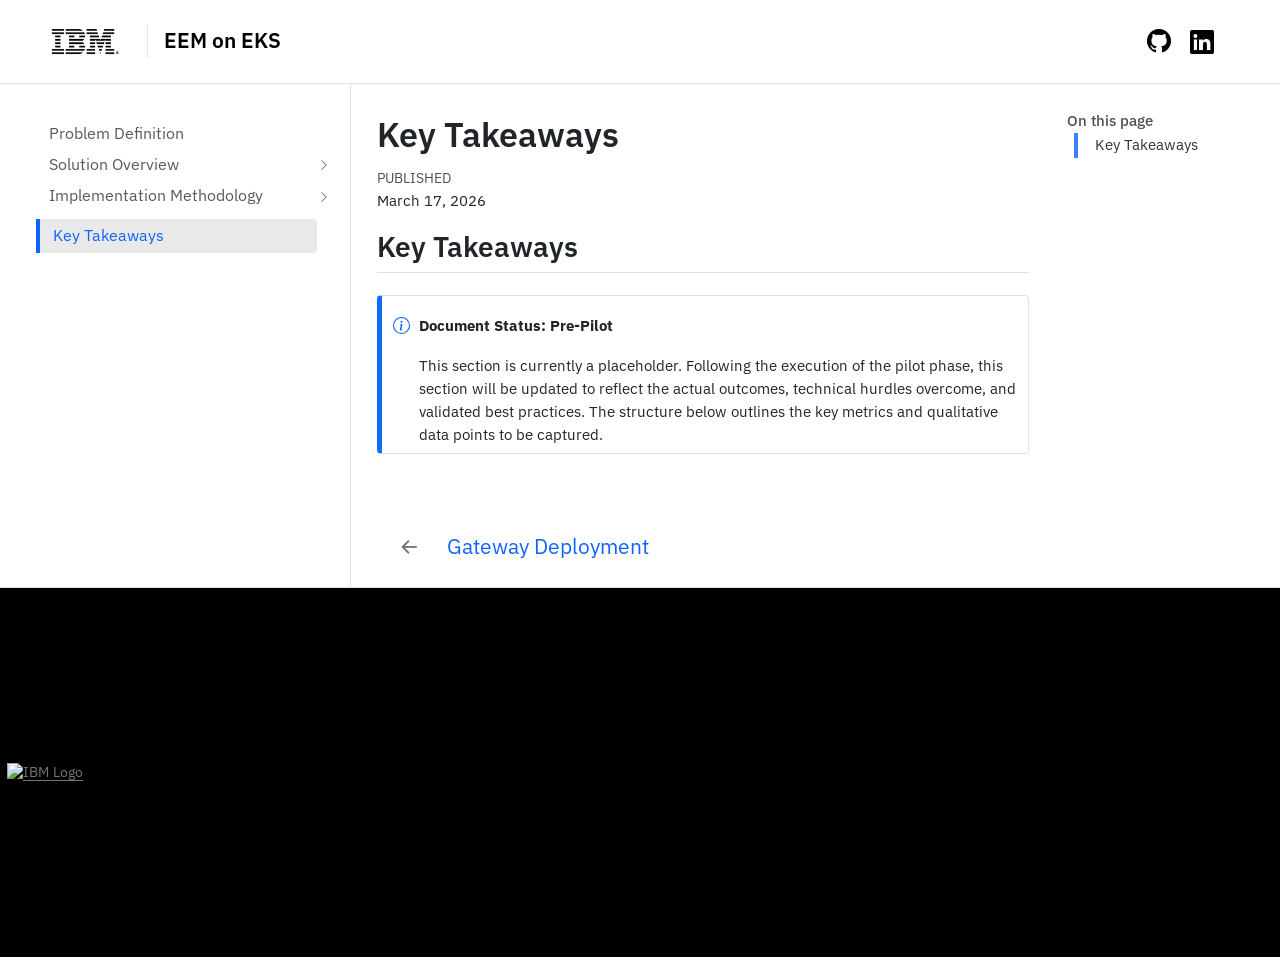
==== src/key-takeaway.html @ 34b0a51b "Built site for gh-pages" ====
<!DOCTYPE html>
<html xmlns="http://www.w3.org/1999/xhtml" lang="en" xml:lang="en"><head>

<meta charset="utf-8">
<meta name="generator" content="quarto-1.8.27">

<meta name="viewport" content="width=device-width, initial-scale=1.0, user-scalable=yes">

<meta name="dcterms.date" content="2026-03-17">

<title>Key Takeaways – EEM on EKS</title>
<style>
code{white-space: pre-wrap;}
span.smallcaps{font-variant: small-caps;}
div.columns{display: flex; gap: min(4vw, 1.5em);}
div.column{flex: auto; overflow-x: auto;}
div.hanging-indent{margin-left: 1.5em; text-indent: -1.5em;}
ul.task-list{list-style: none;}
ul.task-list li input[type="checkbox"] {
  width: 0.8em;
  margin: 0 0.8em 0.2em -1em; /* quarto-specific, see https://github.com/quarto-dev/quarto-cli/issues/4556 */ 
  vertical-align: middle;
}
</style>


<script src="../site_libs/quarto-nav/quarto-nav.js"></script>
<script src="../site_libs/clipboard/clipboard.min.js"></script>
<script src="../site_libs/quarto-search/autocomplete.umd.js"></script>
<script src="../site_libs/quarto-search/fuse.min.js"></script>
<script src="../site_libs/quarto-search/quarto-search.js"></script>
<meta name="quarto:offset" content="../">
<link href="../src/implementation_methodology/stepthree-imp.html" rel="prev">
<link href="../images/bee.png" rel="icon" type="image/png">
<script src="../site_libs/quarto-html/quarto.js" type="module"></script>
<script src="../site_libs/quarto-html/tabsets/tabsets.js" type="module"></script>
<script src="../site_libs/quarto-html/axe/axe-check.js" type="module"></script>
<script src="../site_libs/quarto-html/popper.min.js"></script>
<script src="../site_libs/quarto-html/tippy.umd.min.js"></script>
<script src="../site_libs/quarto-html/anchor.min.js"></script>
<link href="../site_libs/quarto-html/tippy.css" rel="stylesheet">
<link href="../site_libs/quarto-html/quarto-syntax-highlighting-ed96de9b727972fe78a7b5d16c58bf87.css" rel="stylesheet" id="quarto-text-highlighting-styles">
<script src="../site_libs/bootstrap/bootstrap.min.js"></script>
<link href="../site_libs/bootstrap/bootstrap-icons.css" rel="stylesheet">
<link href="../site_libs/bootstrap/bootstrap-da9ed57c20e018445e4de566184c30ec.min.css" rel="stylesheet" append-hash="true" id="quarto-bootstrap" data-mode="light">
<script id="quarto-search-options" type="application/json">{
  "location": "navbar",
  "copy-button": false,
  "collapse-after": 3,
  "panel-placement": "end",
  "type": "textbox",
  "limit": 50,
  "keyboard-shortcut": [
    "f",
    "/",
    "s"
  ],
  "show-item-context": true,
  "language": {
    "search-no-results-text": "No results",
    "search-matching-documents-text": "matching documents",
    "search-copy-link-title": "Copy link to search",
    "search-hide-matches-text": "Hide additional matches",
    "search-more-match-text": "more match in this document",
    "search-more-matches-text": "more matches in this document",
    "search-clear-button-title": "Clear",
    "search-text-placeholder": "Search",
    "search-detached-cancel-button-title": "Cancel",
    "search-submit-button-title": "Submit",
    "search-label": "Search"
  }
}</script>


</head>

<body class="nav-sidebar docked nav-fixed quarto-light">

<div id="quarto-search-results"></div>
  <header id="quarto-header" class="headroom fixed-top">
    <nav class="navbar navbar-expand-lg " data-bs-theme="dark">
      <div class="navbar-container container-fluid">
      <div class="navbar-brand-container mx-auto">
    <a href="../index.html" class="navbar-brand navbar-brand-logo">
    <img src="../images/IBMlogo.png" alt="" class="navbar-logo light-content">
    <img src="../images/IBMlogo.png" alt="" class="navbar-logo dark-content">
    </a>
    <a class="navbar-brand" href="../index.html">
    <span class="navbar-title">EEM on EKS</span>
    </a>
  </div>
            <div id="quarto-search" class="" title="Search"></div>
          <button class="navbar-toggler" type="button" data-bs-toggle="collapse" data-bs-target="#navbarCollapse" aria-controls="navbarCollapse" role="menu" aria-expanded="false" aria-label="Toggle navigation" onclick="if (window.quartoToggleHeadroom) { window.quartoToggleHeadroom(); }">
  <span class="navbar-toggler-icon"></span>
</button>
          <div class="collapse navbar-collapse" id="navbarCollapse">
            <ul class="navbar-nav navbar-nav-scroll ms-auto">
  <li class="nav-item compact">
    <a class="nav-link" href="https://github.com/ibm-fsm/solution-eks-eem" target="_blank"> <i class="bi bi-github" role="img">
</i> 
<span class="menu-text"></span></a>
  </li>  
  <li class="nav-item dropdown ">
    <a class="nav-link dropdown-toggle" href="#" id="nav-menu-bi-linkedin" role="link" data-bs-toggle="dropdown" aria-expanded="false">
      <i class="bi bi-linkedin" role="img">
</i> 
 <span class="menu-text"></span>
    </a>
    <ul class="dropdown-menu dropdown-menu-end" aria-labelledby="nav-menu-bi-linkedin">    
        <li>
    <a class="dropdown-item" href="http://linkedin.com/post" target="_blank">
 <span class="dropdown-text">Share on your LinkedIn</span></a>
  </li>  
        <li>
    <a class="dropdown-item" href="https://www.linkedin.com/company/ibm/" target="_blank">
 <span class="dropdown-text">IBM LinkedIn</span></a>
  </li>  
    </ul>
  </li>
</ul>
          </div> <!-- /navcollapse -->
            <div class="quarto-navbar-tools">
</div>
      </div> <!-- /container-fluid -->
    </nav>
  <nav class="quarto-secondary-nav">
    <div class="container-fluid d-flex">
      <button type="button" class="quarto-btn-toggle btn" data-bs-toggle="collapse" role="button" data-bs-target=".quarto-sidebar-collapse-item" aria-controls="quarto-sidebar" aria-expanded="false" aria-label="Toggle sidebar navigation" onclick="if (window.quartoToggleHeadroom) { window.quartoToggleHeadroom(); }">
        <i class="bi bi-layout-text-sidebar-reverse"></i>
      </button>
        <nav class="quarto-page-breadcrumbs" aria-label="breadcrumb"><ol class="breadcrumb"><li class="breadcrumb-item"><a href="../src/key-takeaway.html">Key Takeaways</a></li></ol></nav>
        <a class="flex-grow-1" role="navigation" data-bs-toggle="collapse" data-bs-target=".quarto-sidebar-collapse-item" aria-controls="quarto-sidebar" aria-expanded="false" aria-label="Toggle sidebar navigation" onclick="if (window.quartoToggleHeadroom) { window.quartoToggleHeadroom(); }">      
        </a>
    </div>
  </nav>
</header>
<!-- content -->
<div id="quarto-content" class="quarto-container page-columns page-rows-contents page-layout-article page-navbar">
<!-- sidebar -->
  <nav id="quarto-sidebar" class="sidebar collapse collapse-horizontal quarto-sidebar-collapse-item sidebar-navigation docked overflow-auto">
    <div class="sidebar-menu-container"> 
    <ul class="list-unstyled mt-1">
        <li class="sidebar-item">
  <div class="sidebar-item-container"> 
  <a href="../index.html" class="sidebar-item-text sidebar-link">
 <span class="menu-text">Problem Definition</span></a>
  </div>
</li>
        <li class="sidebar-item sidebar-item-section">
      <div class="sidebar-item-container"> 
            <a class="sidebar-item-text sidebar-link text-start collapsed" data-bs-toggle="collapse" data-bs-target="#quarto-sidebar-section-1" role="navigation" aria-expanded="false">
 <span class="menu-text">Solution Overview</span></a>
          <a class="sidebar-item-toggle text-start collapsed" data-bs-toggle="collapse" data-bs-target="#quarto-sidebar-section-1" role="navigation" aria-expanded="false" aria-label="Toggle section">
            <i class="bi bi-chevron-right ms-2"></i>
          </a> 
      </div>
      <ul id="quarto-sidebar-section-1" class="collapse list-unstyled sidebar-section depth1 ">  
          <li class="sidebar-item">
  <div class="sidebar-item-container"> 
  <a href="../src/solution_overview/prepare.html" class="sidebar-item-text sidebar-link">
 <span class="menu-text">Prepare</span></a>
  </div>
</li>
          <li class="sidebar-item">
  <div class="sidebar-item-container"> 
  <a href="../src/solution_overview/environment.html" class="sidebar-item-text sidebar-link">
 <span class="menu-text">Environment</span></a>
  </div>
</li>
          <li class="sidebar-item">
  <div class="sidebar-item-container"> 
  <a href="../src/solution_overview/troubleshooting.html" class="sidebar-item-text sidebar-link">
 <span class="menu-text">Troubleshooting</span></a>
  </div>
</li>
      </ul>
  </li>
        <li class="sidebar-item sidebar-item-section">
      <div class="sidebar-item-container"> 
            <a class="sidebar-item-text sidebar-link text-start collapsed" data-bs-toggle="collapse" data-bs-target="#quarto-sidebar-section-2" role="navigation" aria-expanded="false">
 <span class="menu-text">Implementation Methodology</span></a>
          <a class="sidebar-item-toggle text-start collapsed" data-bs-toggle="collapse" data-bs-target="#quarto-sidebar-section-2" role="navigation" aria-expanded="false" aria-label="Toggle section">
            <i class="bi bi-chevron-right ms-2"></i>
          </a> 
      </div>
      <ul id="quarto-sidebar-section-2" class="collapse list-unstyled sidebar-section depth1 ">  
          <li class="sidebar-item">
  <div class="sidebar-item-container"> 
  <a href="../src/implementation_methodology/stepone-imp.html" class="sidebar-item-text sidebar-link">
 <span class="menu-text">Foundation &amp; Prerequisites</span></a>
  </div>
</li>
          <li class="sidebar-item">
  <div class="sidebar-item-container"> 
  <a href="../src/implementation_methodology/steptwo-imp.html" class="sidebar-item-text sidebar-link">
 <span class="menu-text">EEM Deployment</span></a>
  </div>
</li>
          <li class="sidebar-item">
  <div class="sidebar-item-container"> 
  <a href="../src/implementation_methodology/stepthree-imp.html" class="sidebar-item-text sidebar-link">
 <span class="menu-text">Gateway Deployment</span></a>
  </div>
</li>
      </ul>
  </li>
        <li class="sidebar-item">
  <div class="sidebar-item-container"> 
  <a href="../src/key-takeaway.html" class="sidebar-item-text sidebar-link active">
 <span class="menu-text">Key Takeaways</span></a>
  </div>
</li>
    </ul>
    </div>
</nav>
<div id="quarto-sidebar-glass" class="quarto-sidebar-collapse-item" data-bs-toggle="collapse" data-bs-target=".quarto-sidebar-collapse-item"></div>
<!-- margin-sidebar -->
    <div id="quarto-margin-sidebar" class="sidebar margin-sidebar">
        <nav id="TOC" role="doc-toc" class="toc-active">
    <h2 id="toc-title">On this page</h2>
   
  <ul>
  <li><a href="#key-takeaways" id="toc-key-takeaways" class="nav-link active" data-scroll-target="#key-takeaways">Key Takeaways</a></li>
  </ul>
</nav>
    </div>
<!-- main -->
<main class="content" id="quarto-document-content">

<header id="title-block-header" class="quarto-title-block default">
<div class="quarto-title">
<h1 class="title">Key Takeaways</h1>
</div>



<div class="quarto-title-meta">

    
    <div>
    <div class="quarto-title-meta-heading">Published</div>
    <div class="quarto-title-meta-contents">
      <p class="date">March 17, 2026</p>
    </div>
  </div>
  
    
  </div>
  


</header>


<section id="key-takeaways" class="level2">
<h2 class="anchored" data-anchor-id="key-takeaways">Key Takeaways</h2>
<div class="callout callout-style-simple callout-note">
<div class="callout-body d-flex">
<div class="callout-icon-container">
<i class="callout-icon"></i>
</div>
<div class="callout-body-container">
<p><strong>Document Status: Pre-Pilot</strong></p>
<p>This section is currently a placeholder. Following the execution of the pilot phase, this section will be updated to reflect the actual outcomes, technical hurdles overcome, and validated best practices. The structure below outlines the key metrics and qualitative data points to be captured.</p>
</div>
</div>
</div>


</section>

</main> <!-- /main -->
<script id="quarto-html-after-body" type="application/javascript">
  window.document.addEventListener("DOMContentLoaded", function (event) {
    const icon = "";
    const anchorJS = new window.AnchorJS();
    anchorJS.options = {
      placement: 'right',
      icon: icon
    };
    anchorJS.add('.anchored');
    const isCodeAnnotation = (el) => {
      for (const clz of el.classList) {
        if (clz.startsWith('code-annotation-')) {                     
          return true;
        }
      }
      return false;
    }
    const onCopySuccess = function(e) {
      // button target
      const button = e.trigger;
      // don't keep focus
      button.blur();
      // flash "checked"
      button.classList.add('code-copy-button-checked');
      var currentTitle = button.getAttribute("title");
      button.setAttribute("title", "Copied!");
      let tooltip;
      if (window.bootstrap) {
        button.setAttribute("data-bs-toggle", "tooltip");
        button.setAttribute("data-bs-placement", "left");
        button.setAttribute("data-bs-title", "Copied!");
        tooltip = new bootstrap.Tooltip(button, 
          { trigger: "manual", 
            customClass: "code-copy-button-tooltip",
            offset: [0, -8]});
        tooltip.show();    
      }
      setTimeout(function() {
        if (tooltip) {
          tooltip.hide();
          button.removeAttribute("data-bs-title");
          button.removeAttribute("data-bs-toggle");
          button.removeAttribute("data-bs-placement");
        }
        button.setAttribute("title", currentTitle);
        button.classList.remove('code-copy-button-checked');
      }, 1000);
      // clear code selection
      e.clearSelection();
    }
    const getTextToCopy = function(trigger) {
      const outerScaffold = trigger.parentElement.cloneNode(true);
      const codeEl = outerScaffold.querySelector('code');
      for (const childEl of codeEl.children) {
        if (isCodeAnnotation(childEl)) {
          childEl.remove();
        }
      }
      return codeEl.innerText;
    }
    const clipboard = new window.ClipboardJS('.code-copy-button:not([data-in-quarto-modal])', {
      text: getTextToCopy
    });
    clipboard.on('success', onCopySuccess);
    if (window.document.getElementById('quarto-embedded-source-code-modal')) {
      const clipboardModal = new window.ClipboardJS('.code-copy-button[data-in-quarto-modal]', {
        text: getTextToCopy,
        container: window.document.getElementById('quarto-embedded-source-code-modal')
      });
      clipboardModal.on('success', onCopySuccess);
    }
      var localhostRegex = new RegExp(/^(?:http|https):\/\/localhost\:?[0-9]*\//);
      var mailtoRegex = new RegExp(/^mailto:/);
        var filterRegex = new RegExp("https:\/\/ibm-fsm\.github\.io\/solution-eks-eem\/");
      var isInternal = (href) => {
          return filterRegex.test(href) || localhostRegex.test(href) || mailtoRegex.test(href);
      }
      // Inspect non-navigation links and adorn them if external
     var links = window.document.querySelectorAll('a[href]:not(.nav-link):not(.navbar-brand):not(.toc-action):not(.sidebar-link):not(.sidebar-item-toggle):not(.pagination-link):not(.no-external):not([aria-hidden]):not(.dropdown-item):not(.quarto-navigation-tool):not(.about-link)');
      for (var i=0; i<links.length; i++) {
        const link = links[i];
        if (!isInternal(link.href)) {
          // undo the damage that might have been done by quarto-nav.js in the case of
          // links that we want to consider external
          if (link.dataset.originalHref !== undefined) {
            link.href = link.dataset.originalHref;
          }
        }
      }
    function tippyHover(el, contentFn, onTriggerFn, onUntriggerFn) {
      const config = {
        allowHTML: true,
        maxWidth: 500,
        delay: 100,
        arrow: false,
        appendTo: function(el) {
            return el.parentElement;
        },
        interactive: true,
        interactiveBorder: 10,
        theme: 'quarto',
        placement: 'bottom-start',
      };
      if (contentFn) {
        config.content = contentFn;
      }
      if (onTriggerFn) {
        config.onTrigger = onTriggerFn;
      }
      if (onUntriggerFn) {
        config.onUntrigger = onUntriggerFn;
      }
      window.tippy(el, config); 
    }
    const noterefs = window.document.querySelectorAll('a[role="doc-noteref"]');
    for (var i=0; i<noterefs.length; i++) {
      const ref = noterefs[i];
      tippyHover(ref, function() {
        // use id or data attribute instead here
        let href = ref.getAttribute('data-footnote-href') || ref.getAttribute('href');
        try { href = new URL(href).hash; } catch {}
        const id = href.replace(/^#\/?/, "");
        const note = window.document.getElementById(id);
        if (note) {
          return note.innerHTML;
        } else {
          return "";
        }
      });
    }
    const xrefs = window.document.querySelectorAll('a.quarto-xref');
    const processXRef = (id, note) => {
      // Strip column container classes
      const stripColumnClz = (el) => {
        el.classList.remove("page-full", "page-columns");
        if (el.children) {
          for (const child of el.children) {
            stripColumnClz(child);
          }
        }
      }
      stripColumnClz(note)
      if (id === null || id.startsWith('sec-')) {
        // Special case sections, only their first couple elements
        const container = document.createElement("div");
        if (note.children && note.children.length > 2) {
          container.appendChild(note.children[0].cloneNode(true));
          for (let i = 1; i < note.children.length; i++) {
            const child = note.children[i];
            if (child.tagName === "P" && child.innerText === "") {
              continue;
            } else {
              container.appendChild(child.cloneNode(true));
              break;
            }
          }
          if (window.Quarto?.typesetMath) {
            window.Quarto.typesetMath(container);
          }
          return container.innerHTML
        } else {
          if (window.Quarto?.typesetMath) {
            window.Quarto.typesetMath(note);
          }
          return note.innerHTML;
        }
      } else {
        // Remove any anchor links if they are present
        const anchorLink = note.querySelector('a.anchorjs-link');
        if (anchorLink) {
          anchorLink.remove();
        }
        if (window.Quarto?.typesetMath) {
          window.Quarto.typesetMath(note);
        }
        if (note.classList.contains("callout")) {
          return note.outerHTML;
        } else {
          return note.innerHTML;
        }
      }
    }
    for (var i=0; i<xrefs.length; i++) {
      const xref = xrefs[i];
      tippyHover(xref, undefined, function(instance) {
        instance.disable();
        let url = xref.getAttribute('href');
        let hash = undefined; 
        if (url.startsWith('#')) {
          hash = url;
        } else {
          try { hash = new URL(url).hash; } catch {}
        }
        if (hash) {
          const id = hash.replace(/^#\/?/, "");
          const note = window.document.getElementById(id);
          if (note !== null) {
            try {
              const html = processXRef(id, note.cloneNode(true));
              instance.setContent(html);
            } finally {
              instance.enable();
              instance.show();
            }
          } else {
            // See if we can fetch this
            fetch(url.split('#')[0])
            .then(res => res.text())
            .then(html => {
              const parser = new DOMParser();
              const htmlDoc = parser.parseFromString(html, "text/html");
              const note = htmlDoc.getElementById(id);
              if (note !== null) {
                const html = processXRef(id, note);
                instance.setContent(html);
              } 
            }).finally(() => {
              instance.enable();
              instance.show();
            });
          }
        } else {
          // See if we can fetch a full url (with no hash to target)
          // This is a special case and we should probably do some content thinning / targeting
          fetch(url)
          .then(res => res.text())
          .then(html => {
            const parser = new DOMParser();
            const htmlDoc = parser.parseFromString(html, "text/html");
            const note = htmlDoc.querySelector('main.content');
            if (note !== null) {
              // This should only happen for chapter cross references
              // (since there is no id in the URL)
              // remove the first header
              if (note.children.length > 0 && note.children[0].tagName === "HEADER") {
                note.children[0].remove();
              }
              const html = processXRef(null, note);
              instance.setContent(html);
            } 
          }).finally(() => {
            instance.enable();
            instance.show();
          });
        }
      }, function(instance) {
      });
    }
        let selectedAnnoteEl;
        const selectorForAnnotation = ( cell, annotation) => {
          let cellAttr = 'data-code-cell="' + cell + '"';
          let lineAttr = 'data-code-annotation="' +  annotation + '"';
          const selector = 'span[' + cellAttr + '][' + lineAttr + ']';
          return selector;
        }
        const selectCodeLines = (annoteEl) => {
          const doc = window.document;
          const targetCell = annoteEl.getAttribute("data-target-cell");
          const targetAnnotation = annoteEl.getAttribute("data-target-annotation");
          const annoteSpan = window.document.querySelector(selectorForAnnotation(targetCell, targetAnnotation));
          const lines = annoteSpan.getAttribute("data-code-lines").split(",");
          const lineIds = lines.map((line) => {
            return targetCell + "-" + line;
          })
          let top = null;
          let height = null;
          let parent = null;
          if (lineIds.length > 0) {
              //compute the position of the single el (top and bottom and make a div)
              const el = window.document.getElementById(lineIds[0]);
              top = el.offsetTop;
              height = el.offsetHeight;
              parent = el.parentElement.parentElement;
            if (lineIds.length > 1) {
              const lastEl = window.document.getElementById(lineIds[lineIds.length - 1]);
              const bottom = lastEl.offsetTop + lastEl.offsetHeight;
              height = bottom - top;
            }
            if (top !== null && height !== null && parent !== null) {
              // cook up a div (if necessary) and position it 
              let div = window.document.getElementById("code-annotation-line-highlight");
              if (div === null) {
                div = window.document.createElement("div");
                div.setAttribute("id", "code-annotation-line-highlight");
                div.style.position = 'absolute';
                parent.appendChild(div);
              }
              div.style.top = top - 2 + "px";
              div.style.height = height + 4 + "px";
              div.style.left = 0;
              let gutterDiv = window.document.getElementById("code-annotation-line-highlight-gutter");
              if (gutterDiv === null) {
                gutterDiv = window.document.createElement("div");
                gutterDiv.setAttribute("id", "code-annotation-line-highlight-gutter");
                gutterDiv.style.position = 'absolute';
                const codeCell = window.document.getElementById(targetCell);
                const gutter = codeCell.querySelector('.code-annotation-gutter');
                gutter.appendChild(gutterDiv);
              }
              gutterDiv.style.top = top - 2 + "px";
              gutterDiv.style.height = height + 4 + "px";
            }
            selectedAnnoteEl = annoteEl;
          }
        };
        const unselectCodeLines = () => {
          const elementsIds = ["code-annotation-line-highlight", "code-annotation-line-highlight-gutter"];
          elementsIds.forEach((elId) => {
            const div = window.document.getElementById(elId);
            if (div) {
              div.remove();
            }
          });
          selectedAnnoteEl = undefined;
        };
          // Handle positioning of the toggle
      window.addEventListener(
        "resize",
        throttle(() => {
          elRect = undefined;
          if (selectedAnnoteEl) {
            selectCodeLines(selectedAnnoteEl);
          }
        }, 10)
      );
      function throttle(fn, ms) {
      let throttle = false;
      let timer;
        return (...args) => {
          if(!throttle) { // first call gets through
              fn.apply(this, args);
              throttle = true;
          } else { // all the others get throttled
              if(timer) clearTimeout(timer); // cancel #2
              timer = setTimeout(() => {
                fn.apply(this, args);
                timer = throttle = false;
              }, ms);
          }
        };
      }
        // Attach click handler to the DT
        const annoteDls = window.document.querySelectorAll('dt[data-target-cell]');
        for (const annoteDlNode of annoteDls) {
          annoteDlNode.addEventListener('click', (event) => {
            const clickedEl = event.target;
            if (clickedEl !== selectedAnnoteEl) {
              unselectCodeLines();
              const activeEl = window.document.querySelector('dt[data-target-cell].code-annotation-active');
              if (activeEl) {
                activeEl.classList.remove('code-annotation-active');
              }
              selectCodeLines(clickedEl);
              clickedEl.classList.add('code-annotation-active');
            } else {
              // Unselect the line
              unselectCodeLines();
              clickedEl.classList.remove('code-annotation-active');
            }
          });
        }
    const findCites = (el) => {
      const parentEl = el.parentElement;
      if (parentEl) {
        const cites = parentEl.dataset.cites;
        if (cites) {
          return {
            el,
            cites: cites.split(' ')
          };
        } else {
          return findCites(el.parentElement)
        }
      } else {
        return undefined;
      }
    };
    var bibliorefs = window.document.querySelectorAll('a[role="doc-biblioref"]');
    for (var i=0; i<bibliorefs.length; i++) {
      const ref = bibliorefs[i];
      const citeInfo = findCites(ref);
      if (citeInfo) {
        tippyHover(citeInfo.el, function() {
          var popup = window.document.createElement('div');
          citeInfo.cites.forEach(function(cite) {
            var citeDiv = window.document.createElement('div');
            citeDiv.classList.add('hanging-indent');
            citeDiv.classList.add('csl-entry');
            var biblioDiv = window.document.getElementById('ref-' + cite);
            if (biblioDiv) {
              citeDiv.innerHTML = biblioDiv.innerHTML;
            }
            popup.appendChild(citeDiv);
          });
          return popup.innerHTML;
        });
      }
    }
  });
  </script>
<nav class="page-navigation">
  <div class="nav-page nav-page-previous">
      <a href="../src/implementation_methodology/stepthree-imp.html" class="pagination-link" aria-label="Gateway Deployment">
        <i class="bi bi-arrow-left-short"></i> <span class="nav-page-text">Gateway Deployment</span>
      </a>          
  </div>
  <div class="nav-page nav-page-next">
  </div>
</nav>
</div> <!-- /content -->
<footer class="footer">
  <div class="nav-footer">
    <div class="nav-footer-left">
<div class="listitem">
<a href="https://ibm.com" rel="noopener noreferrer" class="footerLogo"><img src="https://www.ibm.com/brand/experience-guides/developer/8f4e3cc2b5d52354a6d43c8edba1e3c9/02_8-bar-reverse.svg" alt="IBM Logo" class="footer__logo themedComponent_node_modules-@docusaurus-theme-common-lib-components-ThemedComponent-styles-module themedComponent--light_node_modules-@docusaurus-theme-common-lib-components-ThemedComponent-styles-module" width="250" height="250"></a>
</div>
</div>   
    <div class="nav-footer-center">
      &nbsp;
    </div>
    <div class="nav-footer-right">
      &nbsp;
    </div>
  </div>
</footer>




</body></html>
---- site_libs/quarto-html/tippy.css ----
.tippy-box[data-animation=fade][data-state=hidden]{opacity:0}[data-tippy-root]{max-width:calc(100vw - 10px)}.tippy-box{position:relative;background-color:#333;color:#fff;border-radius:4px;font-size:14px;line-height:1.4;white-space:normal;outline:0;transition-property:transform,visibility,opacity}.tippy-box[data-placement^=top]>.tippy-arrow{bottom:0}.tippy-box[data-placement^=top]>.tippy-arrow:before{bottom:-7px;left:0;border-width:8px 8px 0;border-top-color:initial;transform-origin:center top}.tippy-box[data-placement^=bottom]>.tippy-arrow{top:0}.tippy-box[data-placement^=bottom]>.tippy-arrow:before{top:-7px;left:0;border-width:0 8px 8px;border-bottom-color:initial;transform-origin:center bottom}.tippy-box[data-placement^=left]>.tippy-arrow{right:0}.tippy-box[data-placement^=left]>.tippy-arrow:before{border-width:8px 0 8px 8px;border-left-color:initial;right:-7px;transform-origin:center left}.tippy-box[data-placement^=right]>.tippy-arrow{left:0}.tippy-box[data-placement^=right]>.tippy-arrow:before{left:-7px;border-width:8px 8px 8px 0;border-right-color:initial;transform-origin:center right}.tippy-box[data-inertia][data-state=visible]{transition-timing-function:cubic-bezier(.54,1.5,.38,1.11)}.tippy-arrow{width:16px;height:16px;color:#333}.tippy-arrow:before{content:"";position:absolute;border-color:transparent;border-style:solid}.tippy-content{position:relative;padding:5px 9px;z-index:1}
---- site_libs/quarto-html/quarto-syntax-highlighting-ed96de9b727972fe78a7b5d16c58bf87.css ----
/* quarto syntax highlight colors */
:root {
  --quarto-hl-ot-color: #003B4F;
  --quarto-hl-at-color: #657422;
  --quarto-hl-ss-color: #20794D;
  --quarto-hl-an-color: #5E5E5E;
  --quarto-hl-fu-color: #4758AB;
  --quarto-hl-st-color: #20794D;
  --quarto-hl-cf-color: #003B4F;
  --quarto-hl-op-color: #5E5E5E;
  --quarto-hl-er-color: #AD0000;
  --quarto-hl-bn-color: #AD0000;
  --quarto-hl-al-color: #AD0000;
  --quarto-hl-va-color: #111111;
  --quarto-hl-bu-color: inherit;
  --quarto-hl-ex-color: inherit;
  --quarto-hl-pp-color: #AD0000;
  --quarto-hl-in-color: #5E5E5E;
  --quarto-hl-vs-color: #20794D;
  --quarto-hl-wa-color: #5E5E5E;
  --quarto-hl-do-color: #5E5E5E;
  --quarto-hl-im-color: #00769E;
  --quarto-hl-ch-color: #20794D;
  --quarto-hl-dt-color: #AD0000;
  --quarto-hl-fl-color: #AD0000;
  --quarto-hl-co-color: #5E5E5E;
  --quarto-hl-cv-color: #5E5E5E;
  --quarto-hl-cn-color: #8f5902;
  --quarto-hl-sc-color: #5E5E5E;
  --quarto-hl-dv-color: #AD0000;
  --quarto-hl-kw-color: #003B4F;
}

/* other quarto variables */
:root {
  --quarto-font-monospace: SFMono-Regular, Menlo, Monaco, Consolas, "Liberation Mono", "Courier New", monospace;
}

/* syntax highlight based on Pandoc's rules */
pre > code.sourceCode > span {
  color: #003B4F;
}

code.sourceCode > span {
  color: #003B4F;
}

div.sourceCode,
div.sourceCode pre.sourceCode {
  color: #003B4F;
}

/* Normal */
code span {
  color: #003B4F;
}

/* Alert */
code span.al {
  color: #AD0000;
  font-style: inherit;
}

/* Annotation */
code span.an {
  color: #5E5E5E;
  font-style: inherit;
}

/* Attribute */
code span.at {
  color: #657422;
  font-style: inherit;
}

/* BaseN */
code span.bn {
  color: #AD0000;
  font-style: inherit;
}

/* BuiltIn */
code span.bu {
  font-style: inherit;
}

/* ControlFlow */
code span.cf {
  color: #003B4F;
  font-weight: bold;
  font-style: inherit;
}

/* Char */
code span.ch {
  color: #20794D;
  font-style: inherit;
}

/* Constant */
code span.cn {
  color: #8f5902;
  font-style: inherit;
}

/* Comment */
code span.co {
  color: #5E5E5E;
  font-style: inherit;
}

/* CommentVar */
code span.cv {
  color: #5E5E5E;
  font-style: italic;
}

/* Documentation */
code span.do {
  color: #5E5E5E;
  font-style: italic;
}

/* DataType */
code span.dt {
  color: #AD0000;
  font-style: inherit;
}

/* DecVal */
code span.dv {
  color: #AD0000;
  font-style: inherit;
}

/* Error */
code span.er {
  color: #AD0000;
  font-style: inherit;
}

/* Extension */
code span.ex {
  font-style: inherit;
}

/* Float */
code span.fl {
  color: #AD0000;
  font-style: inherit;
}

/* Function */
code span.fu {
  color: #4758AB;
  font-style: inherit;
}

/* Import */
code span.im {
  color: #00769E;
  font-style: inherit;
}

/* Information */
code span.in {
  color: #5E5E5E;
  font-style: inherit;
}

/* Keyword */
code span.kw {
  color: #003B4F;
  font-weight: bold;
  font-style: inherit;
}

/* Operator */
code span.op {
  color: #5E5E5E;
  font-style: inherit;
}

/* Other */
code span.ot {
  color: #003B4F;
  font-style: inherit;
}

/* Preprocessor */
code span.pp {
  color: #AD0000;
  font-style: inherit;
}

/* SpecialChar */
code span.sc {
  color: #5E5E5E;
  font-style: inherit;
}

/* SpecialString */
code span.ss {
  color: #20794D;
  font-style: inherit;
}

/* String */
code span.st {
  color: #20794D;
  font-style: inherit;
}

/* Variable */
code span.va {
  color: #111111;
  font-style: inherit;
}

/* VerbatimString */
code span.vs {
  color: #20794D;
  font-style: inherit;
}

/* Warning */
code span.wa {
  color: #5E5E5E;
  font-style: italic;
}

.prevent-inlining {
  content: "</";
}

/*# sourceMappingURL=0920dd6d7437995b8cdf7429764427b1.css.map */
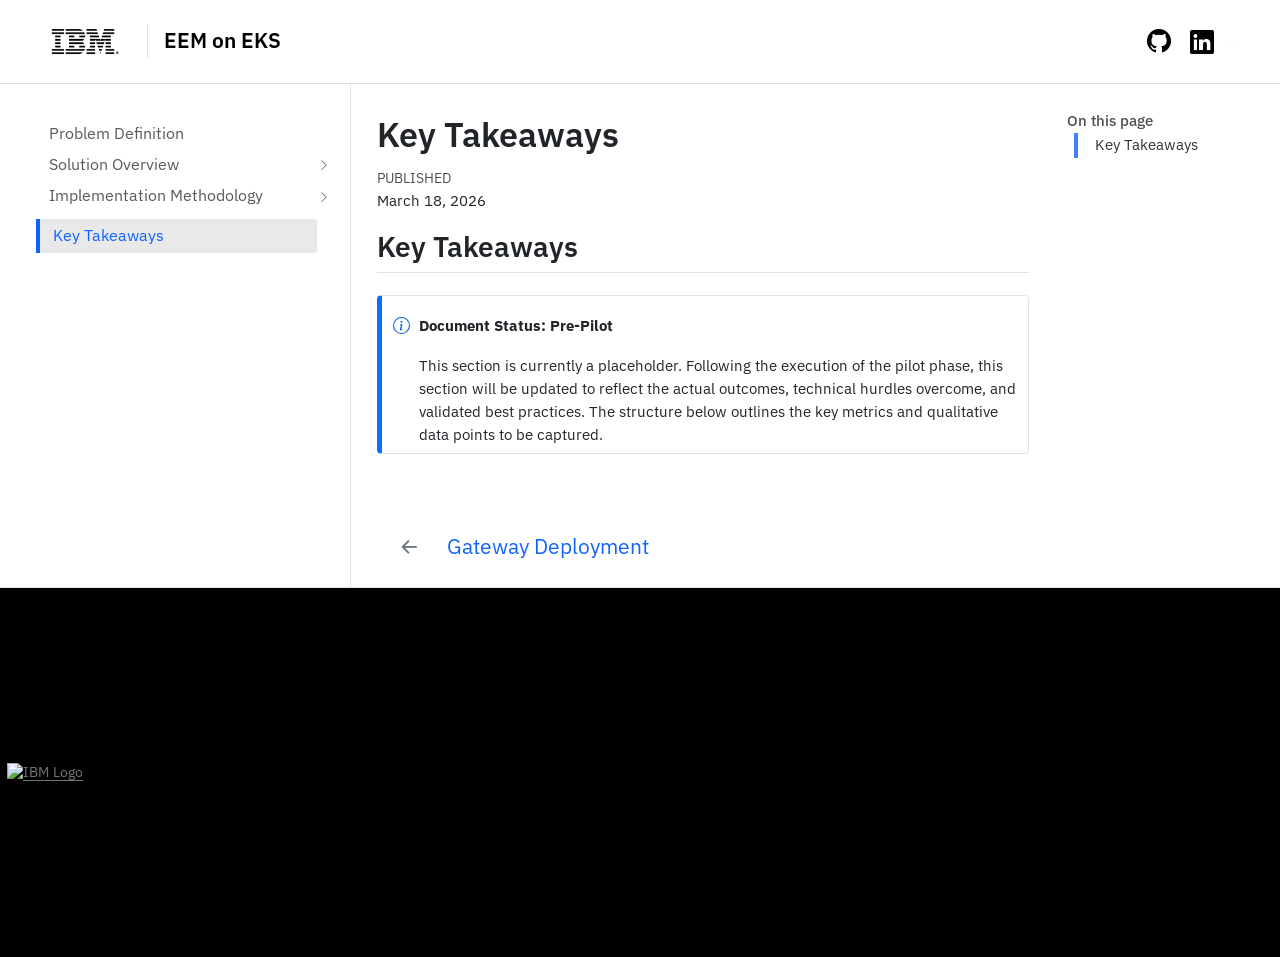
==== commit 1caf156c: "Built site for gh-pages" ====
--- a/src/key-takeaway.html
+++ b/src/key-takeaway.html
@@ -6,7 +6,7 @@
 
 <meta name="viewport" content="width=device-width, initial-scale=1.0, user-scalable=yes">
 
-<meta name="dcterms.date" content="2026-03-17">
+<meta name="dcterms.date" content="2026-03-18">
 
 <title>Key Takeaways – EEM on EKS</title>
 <style>
@@ -240,7 +240,7 @@
     <div>
     <div class="quarto-title-meta-heading">Published</div>
     <div class="quarto-title-meta-contents">
-      <p class="date">March 17, 2026</p>
+      <p class="date">March 18, 2026</p>
     </div>
   </div>
   
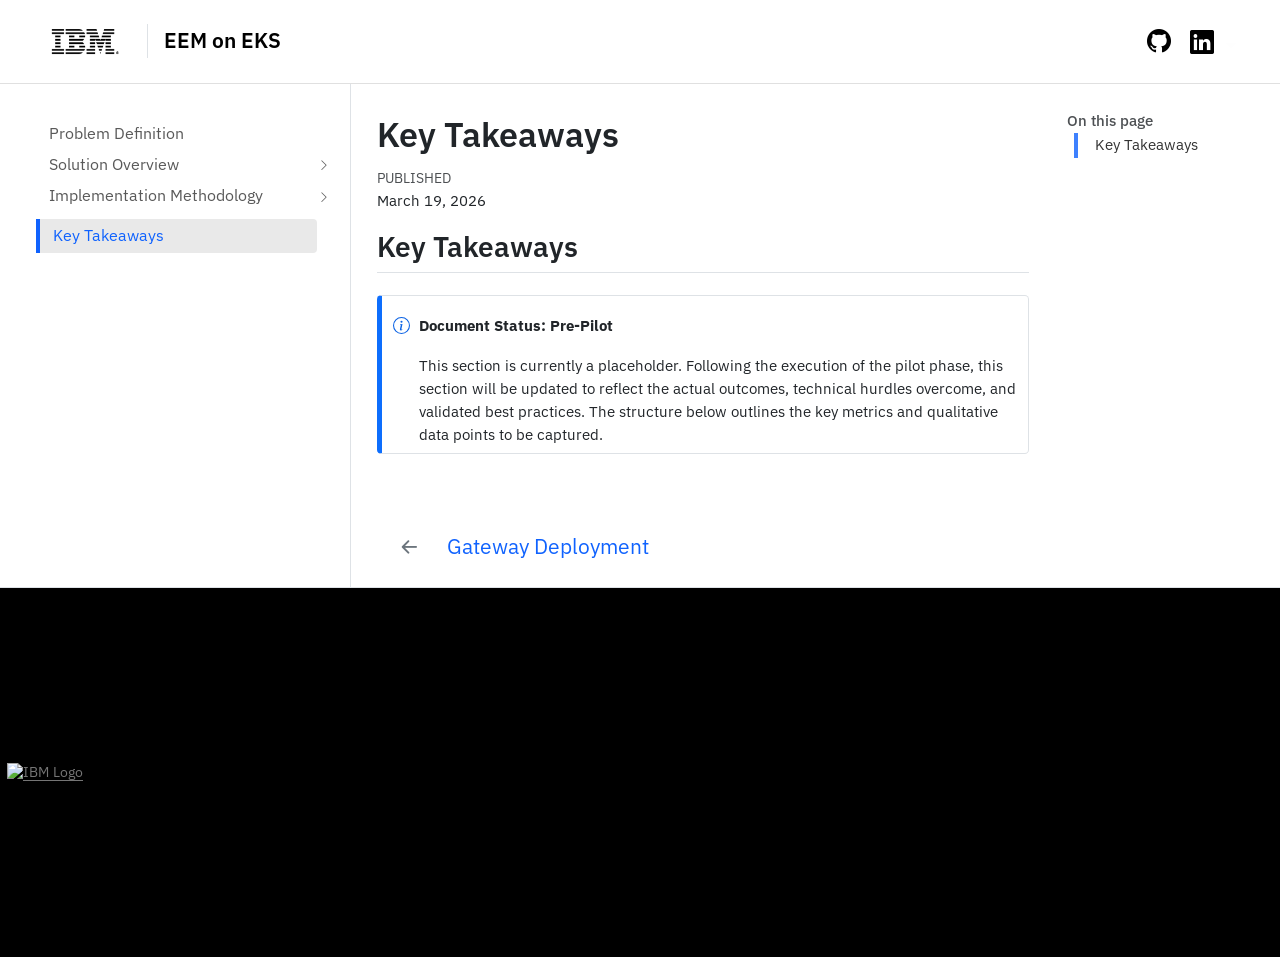
==== commit 0b54ff1e: "Built site for gh-pages" ====
--- a/src/key-takeaway.html
+++ b/src/key-takeaway.html
@@ -6,7 +6,7 @@
 
 <meta name="viewport" content="width=device-width, initial-scale=1.0, user-scalable=yes">
 
-<meta name="dcterms.date" content="2026-03-18">
+<meta name="dcterms.date" content="2026-03-19">
 
 <title>Key Takeaways – EEM on EKS</title>
 <style>
@@ -240,7 +240,7 @@
     <div>
     <div class="quarto-title-meta-heading">Published</div>
     <div class="quarto-title-meta-contents">
-      <p class="date">March 18, 2026</p>
+      <p class="date">March 19, 2026</p>
     </div>
   </div>
   
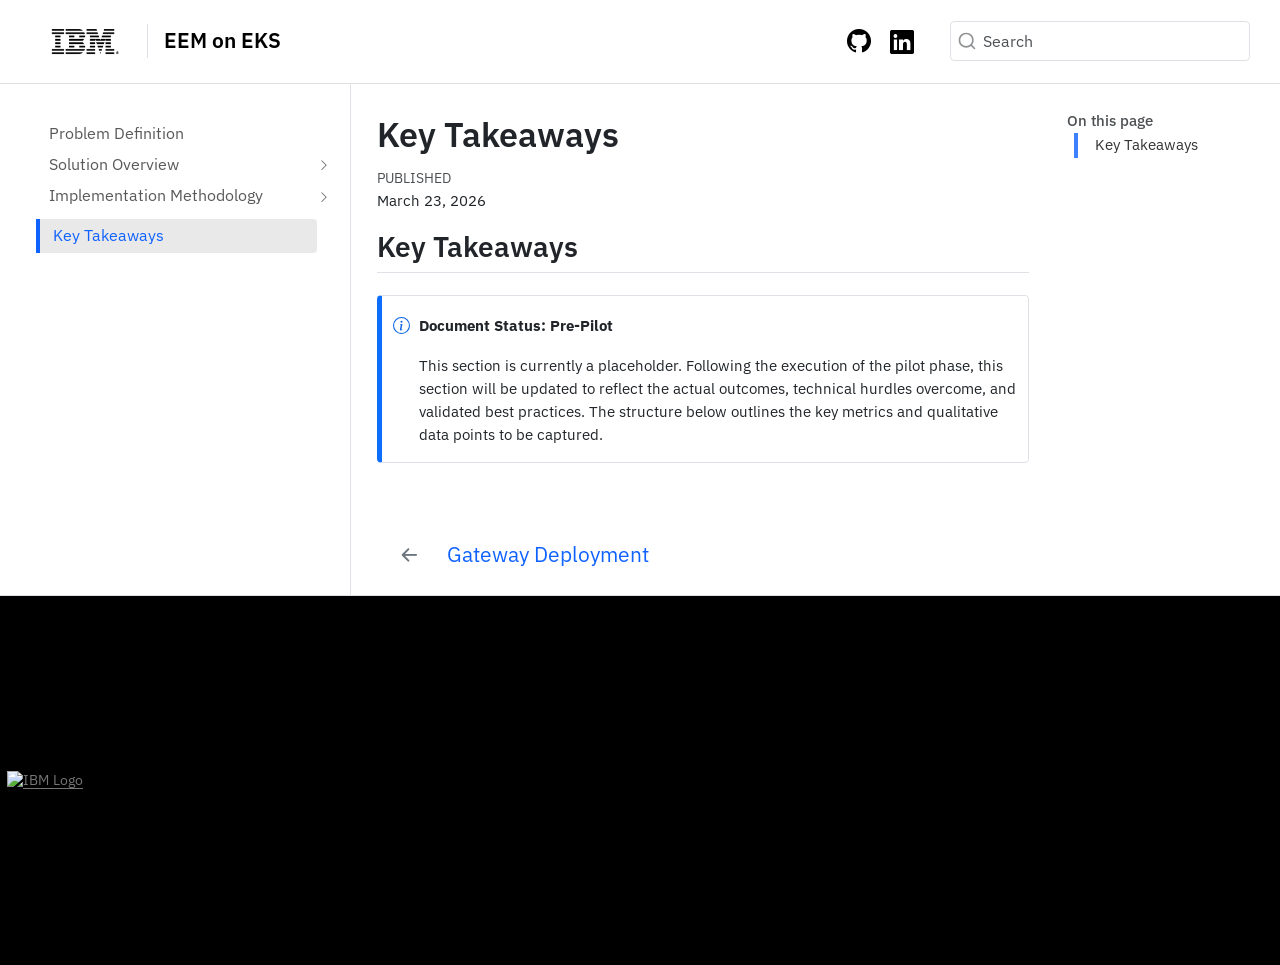
==== commit 14a4bda1: "Built site for gh-pages" ====
--- a/src/key-takeaway.html
+++ b/src/key-takeaway.html
@@ -2,14 +2,17 @@
 <html xmlns="http://www.w3.org/1999/xhtml" lang="en" xml:lang="en"><head>
 
 <meta charset="utf-8">
-<meta name="generator" content="quarto-1.8.27">
+<meta name="generator" content="quarto-1.9.36">
 
 <meta name="viewport" content="width=device-width, initial-scale=1.0, user-scalable=yes">
 
-<meta name="dcterms.date" content="2026-03-19">
+<meta name="dcterms.date" content="2026-03-23">
 
 <title>Key Takeaways – EEM on EKS</title>
 <style>
+/* Default styles provided by pandoc.
+** See https://pandoc.org/MANUAL.html#variables-for-html for config info.
+*/
 code{white-space: pre-wrap;}
 span.smallcaps{font-variant: small-caps;}
 div.columns{display: flex; gap: min(4vw, 1.5em);}
@@ -34,15 +37,14 @@
 <link href="../images/bee.png" rel="icon" type="image/png">
 <script src="../site_libs/quarto-html/quarto.js" type="module"></script>
 <script src="../site_libs/quarto-html/tabsets/tabsets.js" type="module"></script>
-<script src="../site_libs/quarto-html/axe/axe-check.js" type="module"></script>
 <script src="../site_libs/quarto-html/popper.min.js"></script>
 <script src="../site_libs/quarto-html/tippy.umd.min.js"></script>
 <script src="../site_libs/quarto-html/anchor.min.js"></script>
 <link href="../site_libs/quarto-html/tippy.css" rel="stylesheet">
-<link href="../site_libs/quarto-html/quarto-syntax-highlighting-ed96de9b727972fe78a7b5d16c58bf87.css" rel="stylesheet" id="quarto-text-highlighting-styles">
+<link href="../site_libs/quarto-html/quarto-syntax-highlighting-845c23b38eaddc0f92fda52bfe77a8c8.css" rel="stylesheet" id="quarto-text-highlighting-styles">
 <script src="../site_libs/bootstrap/bootstrap.min.js"></script>
 <link href="../site_libs/bootstrap/bootstrap-icons.css" rel="stylesheet">
-<link href="../site_libs/bootstrap/bootstrap-da9ed57c20e018445e4de566184c30ec.min.css" rel="stylesheet" append-hash="true" id="quarto-bootstrap" data-mode="light">
+<link href="../site_libs/bootstrap/bootstrap-f69de8d82aafabb6822a19172ba54eb2.min.css" rel="stylesheet" append-hash="true" id="quarto-bootstrap" data-mode="light">
 <script id="quarto-search-options" type="application/json">{
   "location": "navbar",
   "copy-button": false,
@@ -240,7 +242,7 @@
     <div>
     <div class="quarto-title-meta-heading">Published</div>
     <div class="quarto-title-meta-contents">
-      <p class="date">March 19, 2026</p>
+      <p class="date">March 23, 2026</p>
     </div>
   </div>
   
--- a/site_libs/quarto-html/quarto-syntax-highlighting-845c23b38eaddc0f92fda52bfe77a8c8.css
+++ b/site_libs/quarto-html/quarto-syntax-highlighting-845c23b38eaddc0f92fda52bfe77a8c8.css
@@ -0,0 +1,236 @@
+/* quarto syntax highlight colors */
+:root {
+  --quarto-hl-ot-color: #003B4F;
+  --quarto-hl-at-color: #657422;
+  --quarto-hl-ss-color: #20794D;
+  --quarto-hl-an-color: #5E5E5E;
+  --quarto-hl-fu-color: #4758AB;
+  --quarto-hl-st-color: #20794D;
+  --quarto-hl-cf-color: #003B4F;
+  --quarto-hl-op-color: #5E5E5E;
+  --quarto-hl-er-color: #AD0000;
+  --quarto-hl-bn-color: #AD0000;
+  --quarto-hl-al-color: #AD0000;
+  --quarto-hl-va-color: #111111;
+  --quarto-hl-bu-color: inherit;
+  --quarto-hl-ex-color: inherit;
+  --quarto-hl-pp-color: #AD0000;
+  --quarto-hl-in-color: #5E5E5E;
+  --quarto-hl-vs-color: #20794D;
+  --quarto-hl-wa-color: #5E5E5E;
+  --quarto-hl-do-color: #5E5E5E;
+  --quarto-hl-im-color: #00769E;
+  --quarto-hl-ch-color: #20794D;
+  --quarto-hl-dt-color: #AD0000;
+  --quarto-hl-fl-color: #AD0000;
+  --quarto-hl-co-color: #5E5E5E;
+  --quarto-hl-cv-color: #5E5E5E;
+  --quarto-hl-cn-color: #8f5902;
+  --quarto-hl-sc-color: #5E5E5E;
+  --quarto-hl-dv-color: #AD0000;
+  --quarto-hl-kw-color: #003B4F;
+}
+
+/* other quarto variables */
+:root {
+  --quarto-font-monospace: SFMono-Regular, Menlo, Monaco, Consolas, "Liberation Mono", "Courier New", monospace;
+}
+
+/* syntax highlight based on Pandoc's rules */
+pre > code.sourceCode > span {
+  color: #003B4F;
+}
+
+code.sourceCode > span {
+  color: #003B4F;
+}
+
+div.sourceCode,
+div.sourceCode pre.sourceCode {
+  color: #003B4F;
+}
+
+/* Normal */
+code span {
+  color: #003B4F;
+}
+
+/* Alert */
+code span.al {
+  color: #AD0000;
+  font-style: inherit;
+}
+
+/* Annotation */
+code span.an {
+  color: #5E5E5E;
+  font-style: inherit;
+}
+
+/* Attribute */
+code span.at {
+  color: #657422;
+  font-style: inherit;
+}
+
+/* BaseN */
+code span.bn {
+  color: #AD0000;
+  font-style: inherit;
+}
+
+/* BuiltIn */
+code span.bu {
+  font-style: inherit;
+}
+
+/* ControlFlow */
+code span.cf {
+  color: #003B4F;
+  font-weight: bold;
+  font-style: inherit;
+}
+
+/* Char */
+code span.ch {
+  color: #20794D;
+  font-style: inherit;
+}
+
+/* Constant */
+code span.cn {
+  color: #8f5902;
+  font-style: inherit;
+}
+
+/* Comment */
+code span.co {
+  color: #5E5E5E;
+  font-style: inherit;
+}
+
+/* CommentVar */
+code span.cv {
+  color: #5E5E5E;
+  font-style: italic;
+}
+
+/* Documentation */
+code span.do {
+  color: #5E5E5E;
+  font-style: italic;
+}
+
+/* DataType */
+code span.dt {
+  color: #AD0000;
+  font-style: inherit;
+}
+
+/* DecVal */
+code span.dv {
+  color: #AD0000;
+  font-style: inherit;
+}
+
+/* Error */
+code span.er {
+  color: #AD0000;
+  font-style: inherit;
+}
+
+/* Extension */
+code span.ex {
+  font-style: inherit;
+}
+
+/* Float */
+code span.fl {
+  color: #AD0000;
+  font-style: inherit;
+}
+
+/* Function */
+code span.fu {
+  color: #4758AB;
+  font-style: inherit;
+}
+
+/* Import */
+code span.im {
+  color: #00769E;
+  font-style: inherit;
+}
+
+/* Information */
+code span.in {
+  color: #5E5E5E;
+  font-style: inherit;
+}
+
+/* Keyword */
+code span.kw {
+  color: #003B4F;
+  font-weight: bold;
+  font-style: inherit;
+}
+
+/* Operator */
+code span.op {
+  color: #5E5E5E;
+  font-style: inherit;
+}
+
+/* Other */
+code span.ot {
+  color: #003B4F;
+  font-style: inherit;
+}
+
+/* Preprocessor */
+code span.pp {
+  color: #AD0000;
+  font-style: inherit;
+}
+
+/* SpecialChar */
+code span.sc {
+  color: #5E5E5E;
+  font-style: inherit;
+}
+
+/* SpecialString */
+code span.ss {
+  color: #20794D;
+  font-style: inherit;
+}
+
+/* String */
+code span.st {
+  color: #20794D;
+  font-style: inherit;
+}
+
+/* Variable */
+code span.va {
+  color: #111111;
+  font-style: inherit;
+}
+
+/* VerbatimString */
+code span.vs {
+  color: #20794D;
+  font-style: inherit;
+}
+
+/* Warning */
+code span.wa {
+  color: #5E5E5E;
+  font-style: italic;
+}
+
+.prevent-inlining {
+  content: "</";
+}
+
+/*# sourceMappingURL=ac89f0bb514bba72461919f78549e31c.css.map */
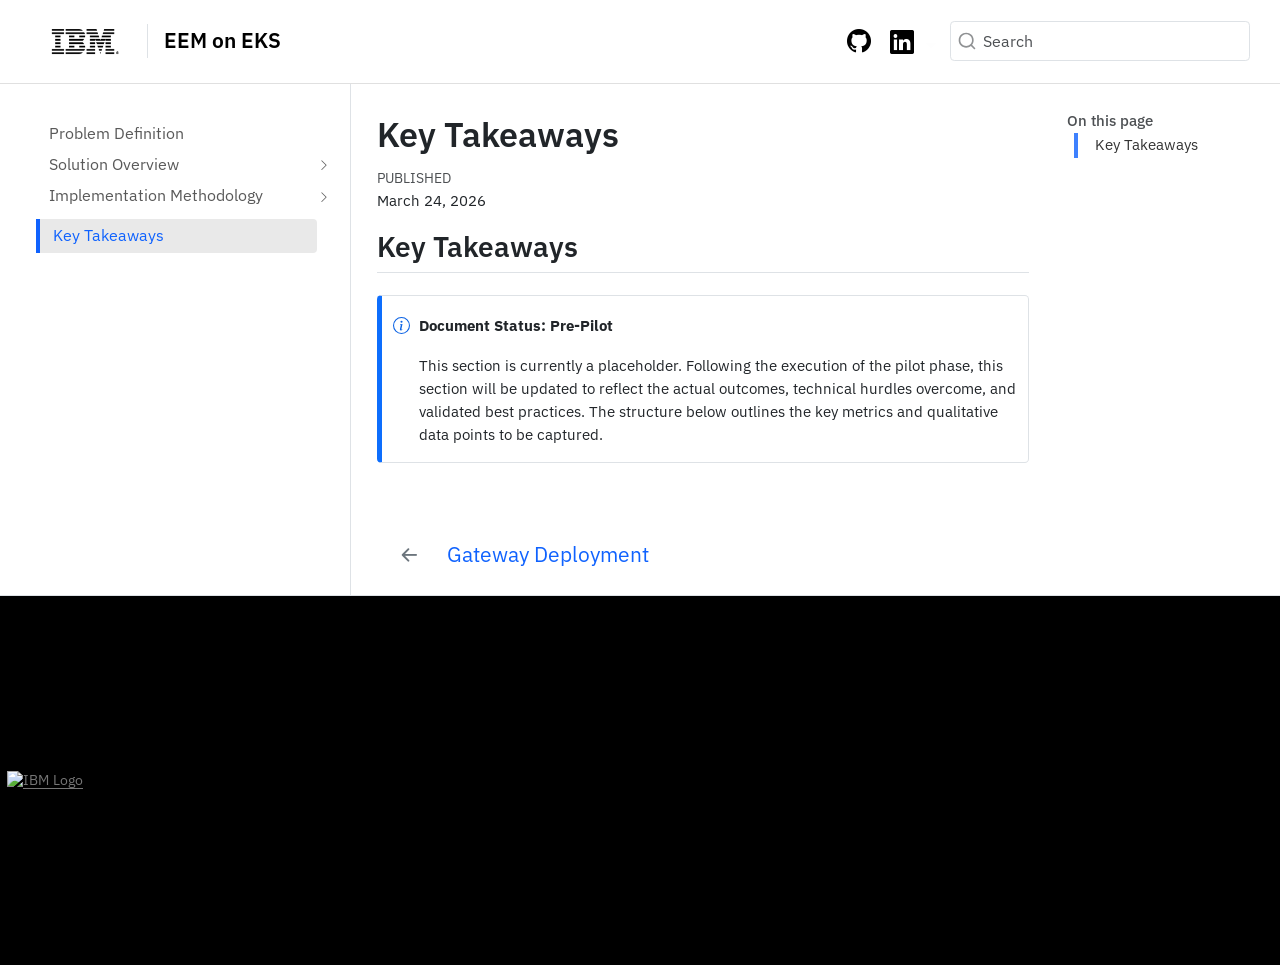
==== commit 254a743b: "Built site for gh-pages" ====
--- a/src/key-takeaway.html
+++ b/src/key-takeaway.html
@@ -6,7 +6,7 @@
 
 <meta name="viewport" content="width=device-width, initial-scale=1.0, user-scalable=yes">
 
-<meta name="dcterms.date" content="2026-03-23">
+<meta name="dcterms.date" content="2026-03-24">
 
 <title>Key Takeaways – EEM on EKS</title>
 <style>
@@ -242,7 +242,7 @@
     <div>
     <div class="quarto-title-meta-heading">Published</div>
     <div class="quarto-title-meta-contents">
-      <p class="date">March 23, 2026</p>
+      <p class="date">March 24, 2026</p>
     </div>
   </div>
   
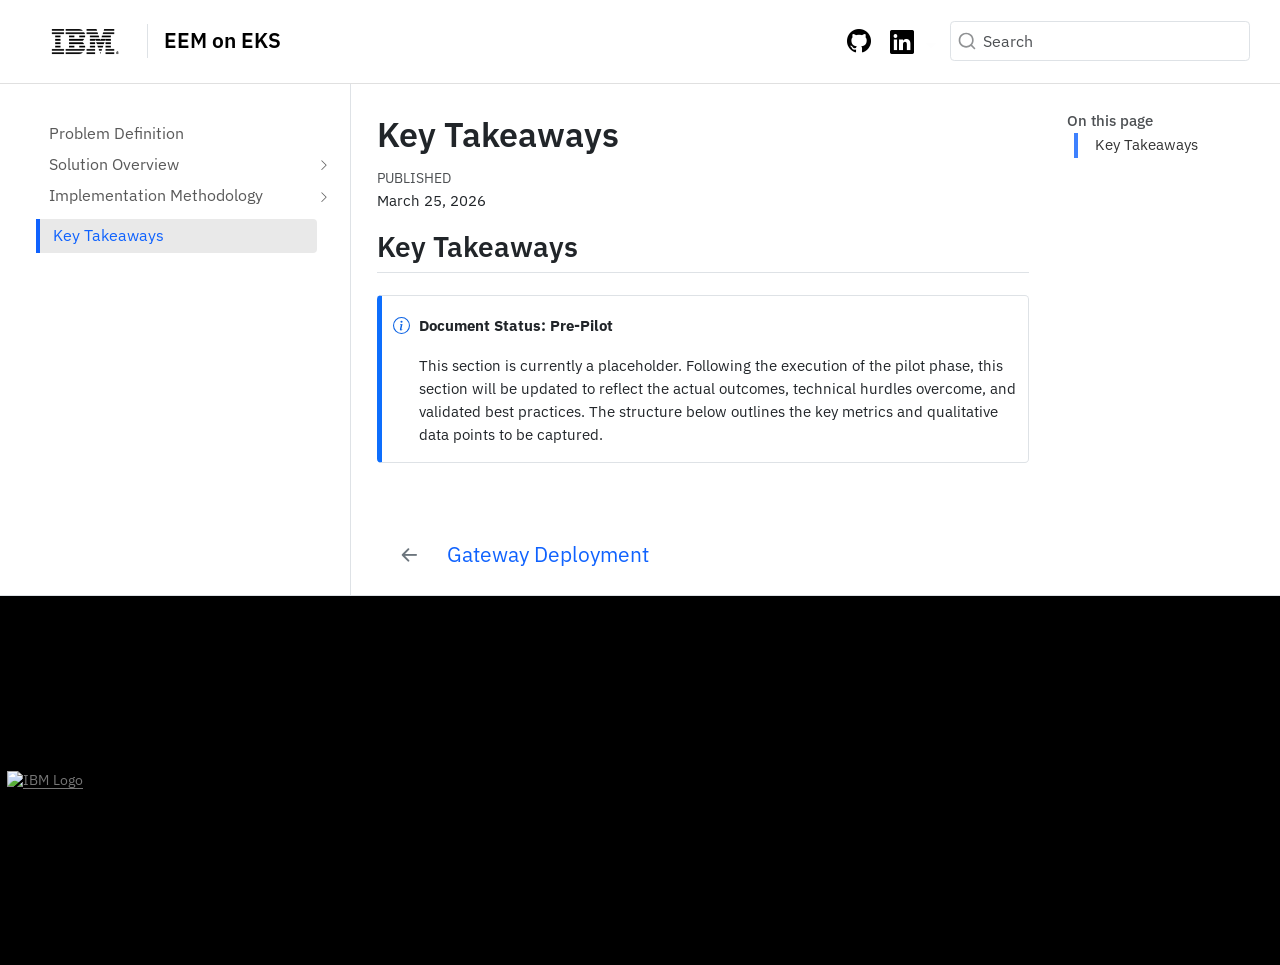
==== commit f0d9f0e2: "Built site for gh-pages" ====
--- a/src/key-takeaway.html
+++ b/src/key-takeaway.html
@@ -6,7 +6,7 @@
 
 <meta name="viewport" content="width=device-width, initial-scale=1.0, user-scalable=yes">
 
-<meta name="dcterms.date" content="2026-03-24">
+<meta name="dcterms.date" content="2026-03-25">
 
 <title>Key Takeaways – EEM on EKS</title>
 <style>
@@ -242,7 +242,7 @@
     <div>
     <div class="quarto-title-meta-heading">Published</div>
     <div class="quarto-title-meta-contents">
-      <p class="date">March 24, 2026</p>
+      <p class="date">March 25, 2026</p>
     </div>
   </div>
   
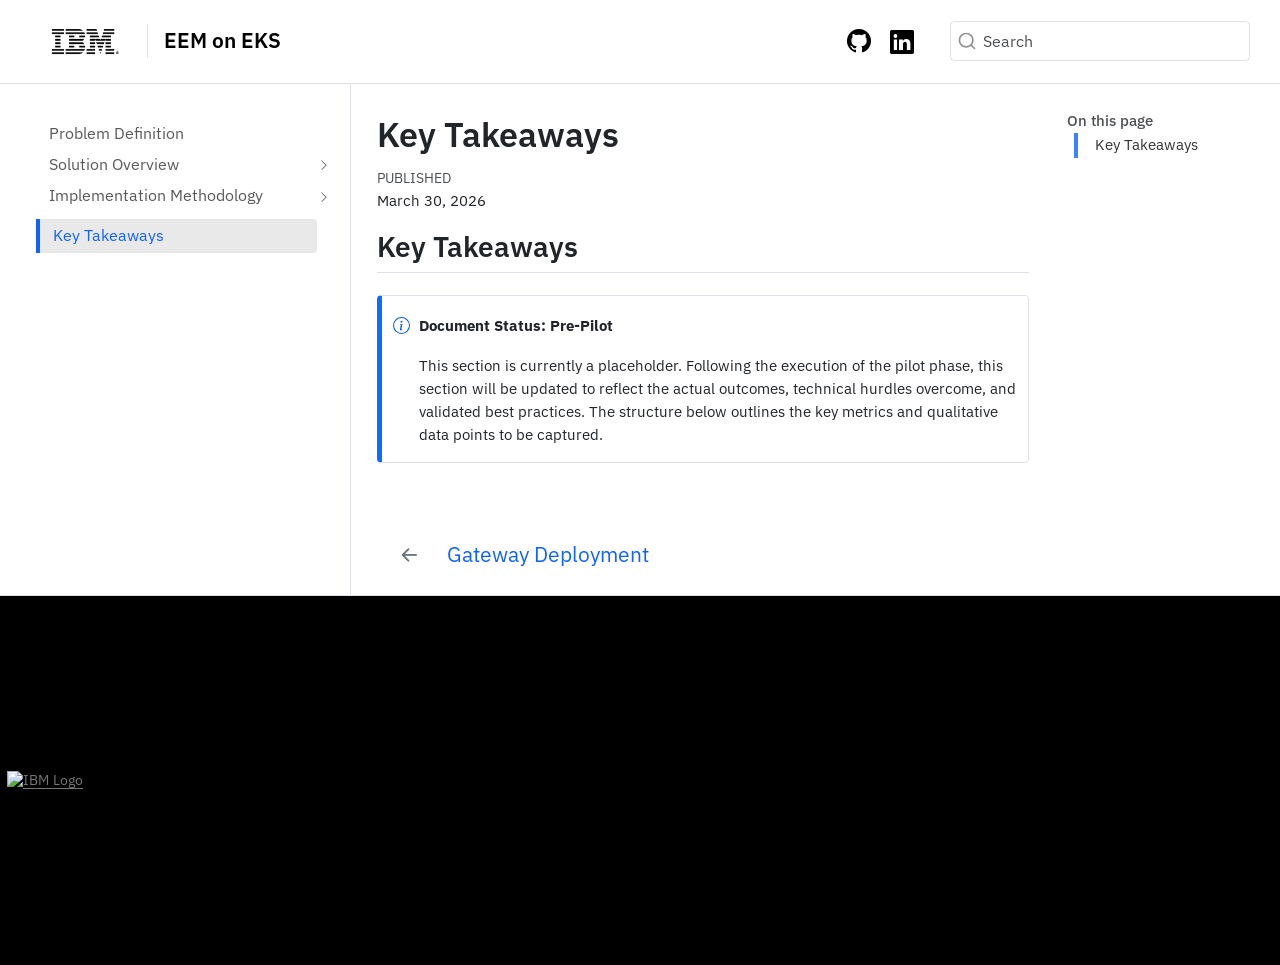
==== commit a91cb3ab: "Built site for gh-pages" ====
--- a/src/key-takeaway.html
+++ b/src/key-takeaway.html
@@ -6,7 +6,7 @@
 
 <meta name="viewport" content="width=device-width, initial-scale=1.0, user-scalable=yes">
 
-<meta name="dcterms.date" content="2026-03-25">
+<meta name="dcterms.date" content="2026-03-30">
 
 <title>Key Takeaways – EEM on EKS</title>
 <style>
@@ -44,7 +44,7 @@
 <link href="../site_libs/quarto-html/quarto-syntax-highlighting-845c23b38eaddc0f92fda52bfe77a8c8.css" rel="stylesheet" id="quarto-text-highlighting-styles">
 <script src="../site_libs/bootstrap/bootstrap.min.js"></script>
 <link href="../site_libs/bootstrap/bootstrap-icons.css" rel="stylesheet">
-<link href="../site_libs/bootstrap/bootstrap-f69de8d82aafabb6822a19172ba54eb2.min.css" rel="stylesheet" append-hash="true" id="quarto-bootstrap" data-mode="light">
+<link href="../site_libs/bootstrap/bootstrap-93ff6068882312251a64042a8fc776c2.min.css" rel="stylesheet" append-hash="true" id="quarto-bootstrap" data-mode="light">
 <script id="quarto-search-options" type="application/json">{
   "location": "navbar",
   "copy-button": false,
@@ -242,7 +242,7 @@
     <div>
     <div class="quarto-title-meta-heading">Published</div>
     <div class="quarto-title-meta-contents">
-      <p class="date">March 25, 2026</p>
+      <p class="date">March 30, 2026</p>
     </div>
   </div>
   
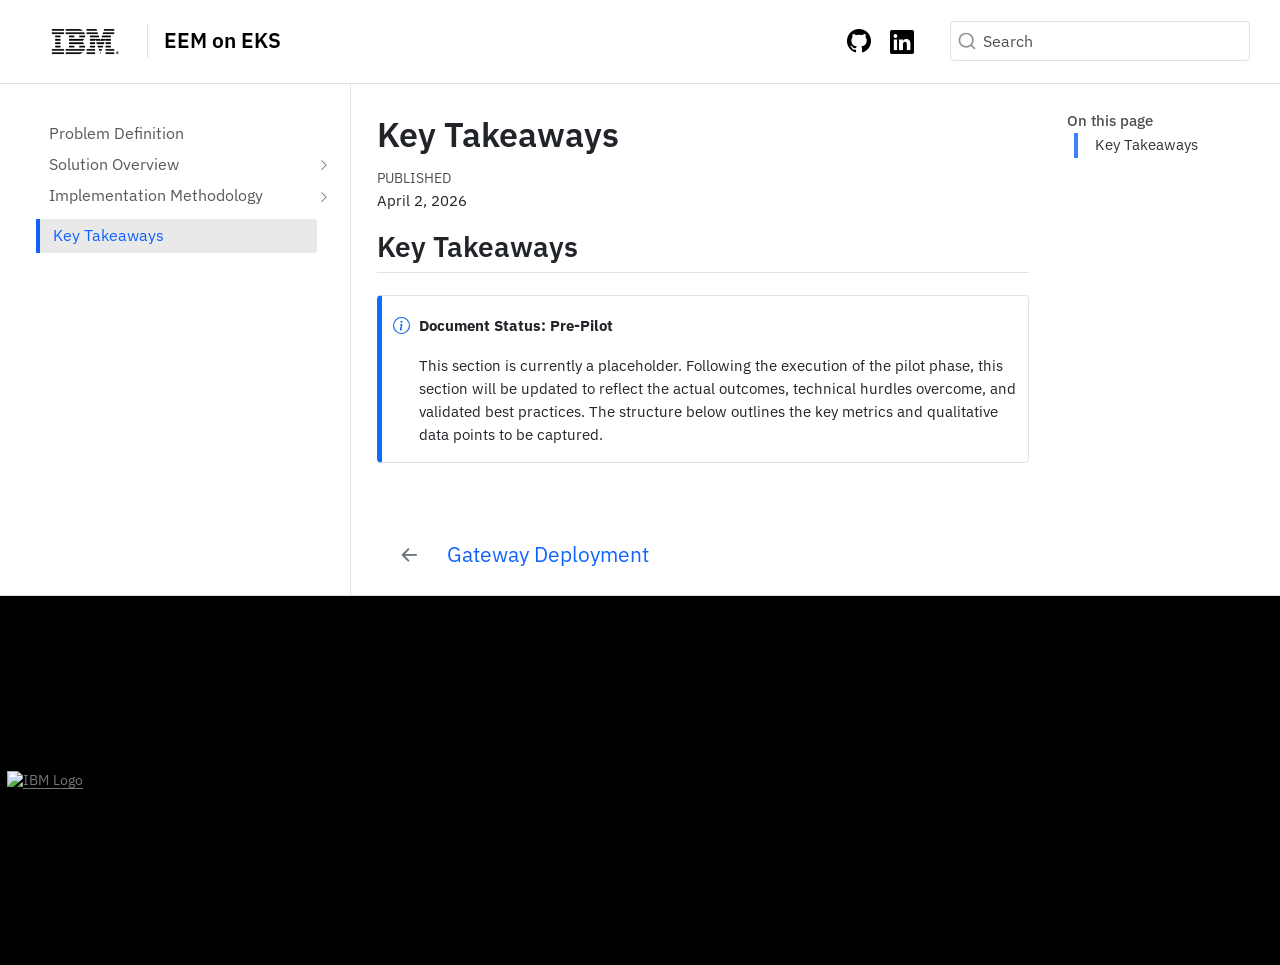
==== commit b97f1117: "Built site for gh-pages" ====
--- a/src/key-takeaway.html
+++ b/src/key-takeaway.html
@@ -6,7 +6,7 @@
 
 <meta name="viewport" content="width=device-width, initial-scale=1.0, user-scalable=yes">
 
-<meta name="dcterms.date" content="2026-03-30">
+<meta name="dcterms.date" content="2026-04-02">
 
 <title>Key Takeaways – EEM on EKS</title>
 <style>
@@ -242,7 +242,7 @@
     <div>
     <div class="quarto-title-meta-heading">Published</div>
     <div class="quarto-title-meta-contents">
-      <p class="date">March 30, 2026</p>
+      <p class="date">April 2, 2026</p>
     </div>
   </div>
   
